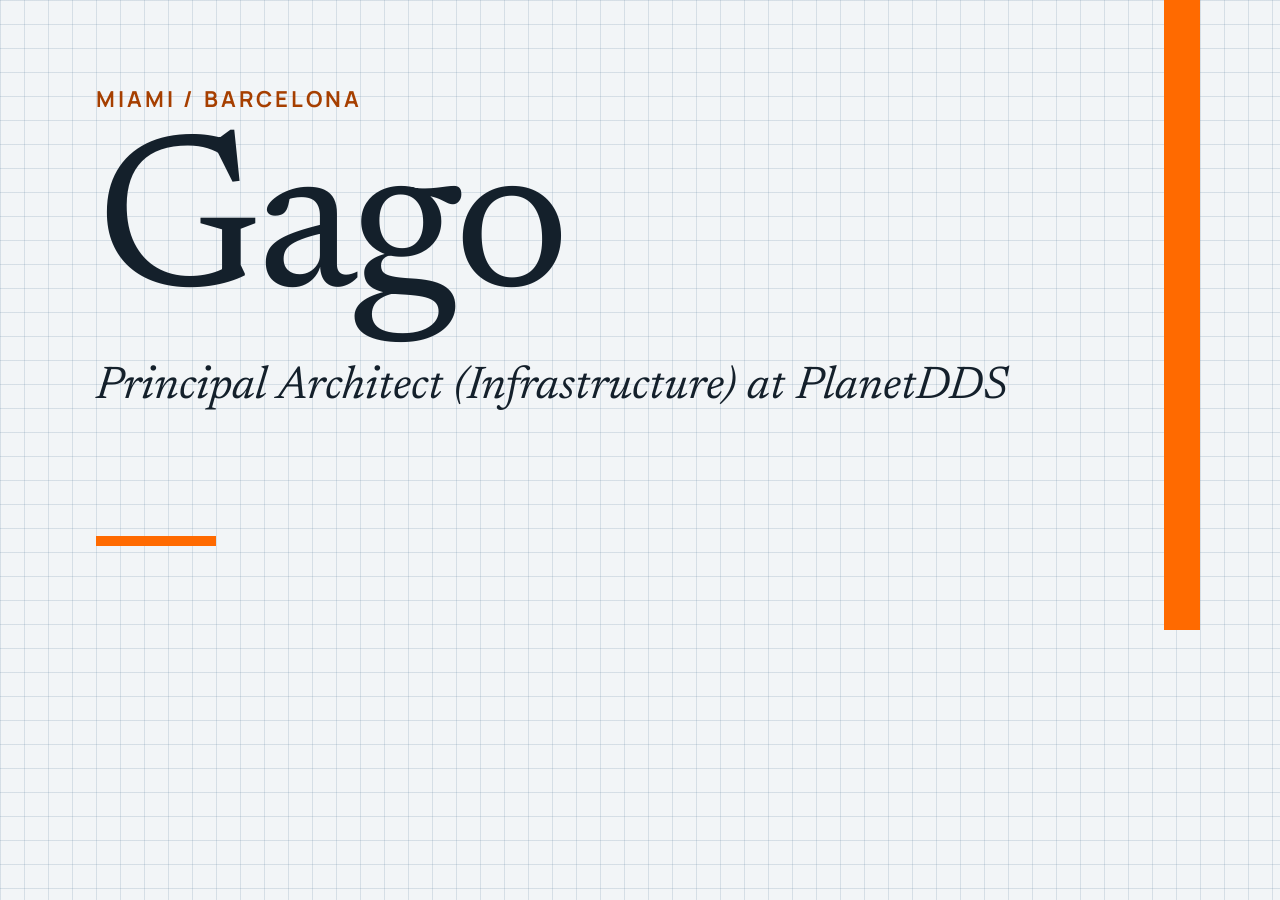
==== assets/og.html @ 1ea041b2 "Replace the 2010 page with a new personal site" ====
<!doctype html><html lang="en"><head><meta charset="utf-8"><title>og</title><style>
@font-face{font-family:"Newsreader";font-weight:400;src:url(fonts/newsreader-latin-400-normal.woff2) format("woff2")}
@font-face{font-family:"Newsreader";font-style:italic;font-weight:400;src:url(fonts/newsreader-latin-400-italic.woff2) format("woff2")}
@font-face{font-family:"Manrope";font-weight:700;src:url(fonts/manrope-latin-700-normal.woff2) format("woff2")}
html,body{margin:0}
body{width:1200px;height:630px;box-sizing:border-box;padding:84px 96px;background-color:#f2f5f7;color:#14202b;
background-image:linear-gradient(rgba(112,144,168,.22) 1px,transparent 1px),linear-gradient(90deg,rgba(112,144,168,.22) 1px,transparent 1px);background-size:24px 24px;position:relative;overflow:hidden}
.k{font:700 22px Manrope,sans-serif;letter-spacing:.14em;text-transform:uppercase;color:#a63f00;margin:0 0 20px}
h1{font:400 220px/0.9 Newsreader,serif;margin:0;letter-spacing:-.02em}
.r{font:italic 400 46px/1.2 Newsreader,serif;margin:28px 0 0}
.bar{position:absolute;left:96px;bottom:84px;width:120px;height:10px;background:#ff6a00}
.bar2{position:absolute;right:0;top:0;bottom:0;width:36px;background:#ff6a00}
</style></head><body><p class="k">Miami / Barcelona</p><h1>Gago</h1><p class="r">Principal Architect (Infrastructure) at PlanetDDS</p><div class="bar"></div><div class="bar2"></div></body></html>
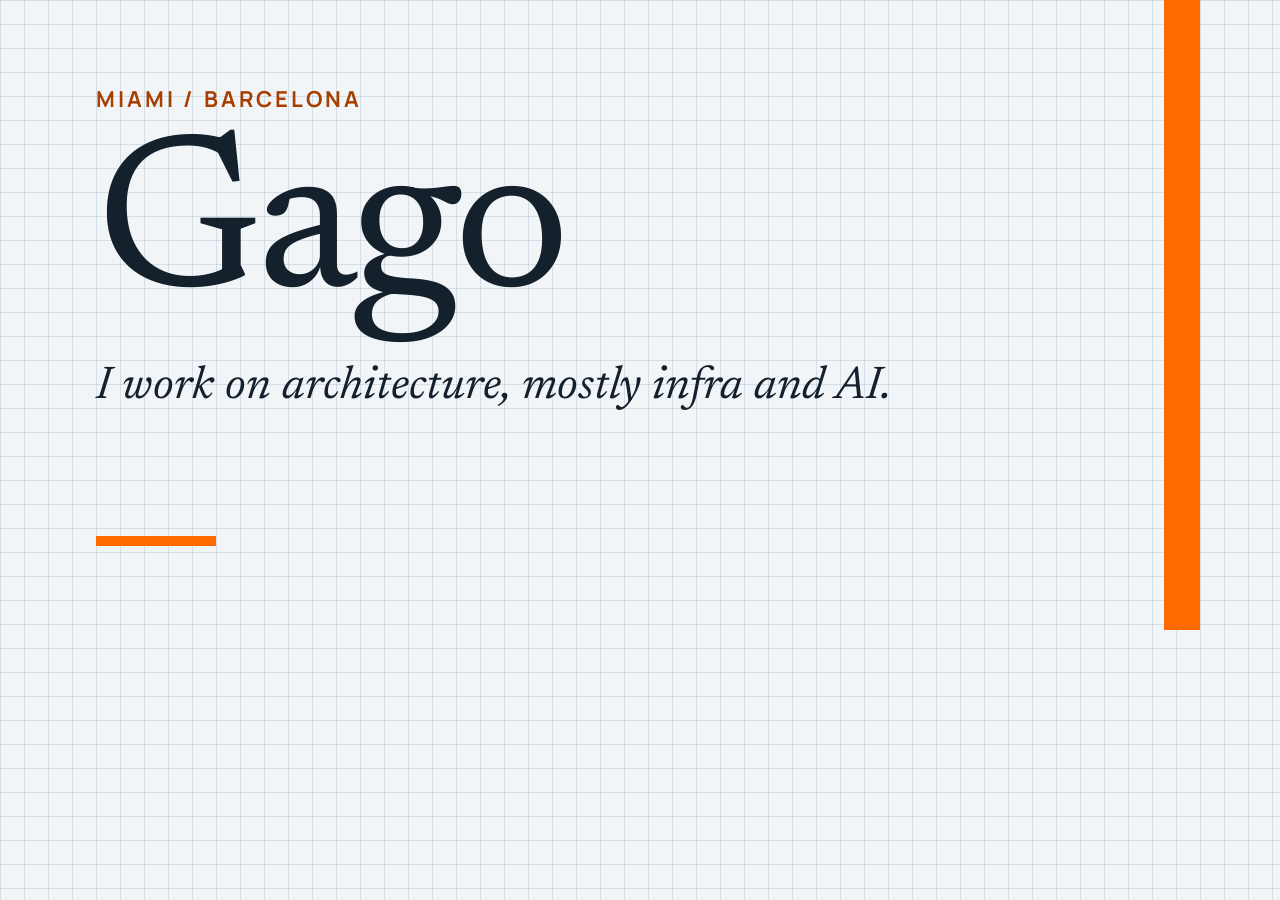
==== commit 7baaf310: "Lead with what I do, not the title" ====
--- a/assets/og.html
+++ b/assets/og.html
@@ -10,4 +10,4 @@
 .r{font:italic 400 46px/1.2 Newsreader,serif;margin:28px 0 0}
 .bar{position:absolute;left:96px;bottom:84px;width:120px;height:10px;background:#ff6a00}
 .bar2{position:absolute;right:0;top:0;bottom:0;width:36px;background:#ff6a00}
-</style></head><body><p class="k">Miami / Barcelona</p><h1>Gago</h1><p class="r">Principal Architect (Infrastructure) at PlanetDDS</p><div class="bar"></div><div class="bar2"></div></body></html>
+</style></head><body><p class="k">Miami / Barcelona</p><h1>Gago</h1><p class="r">I work on architecture, mostly infra and AI.</p><div class="bar"></div><div class="bar2"></div></body></html>
